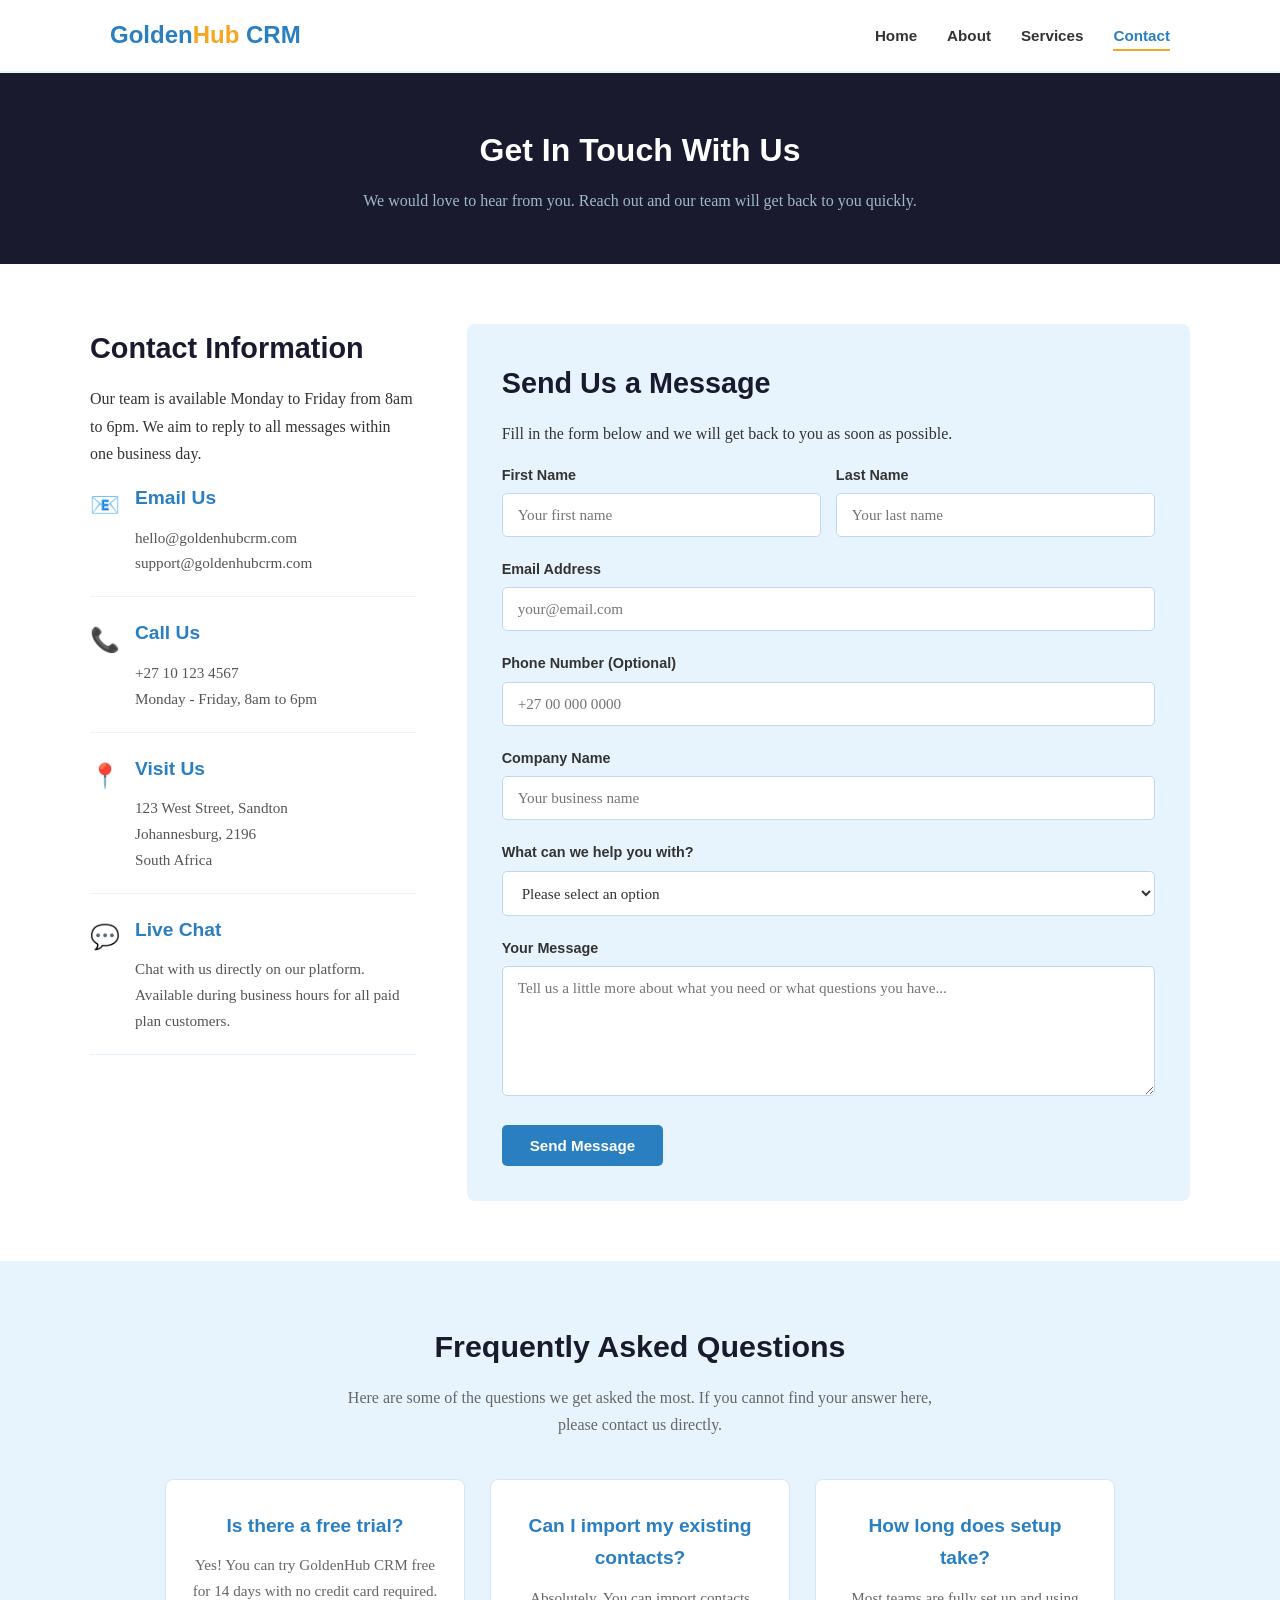
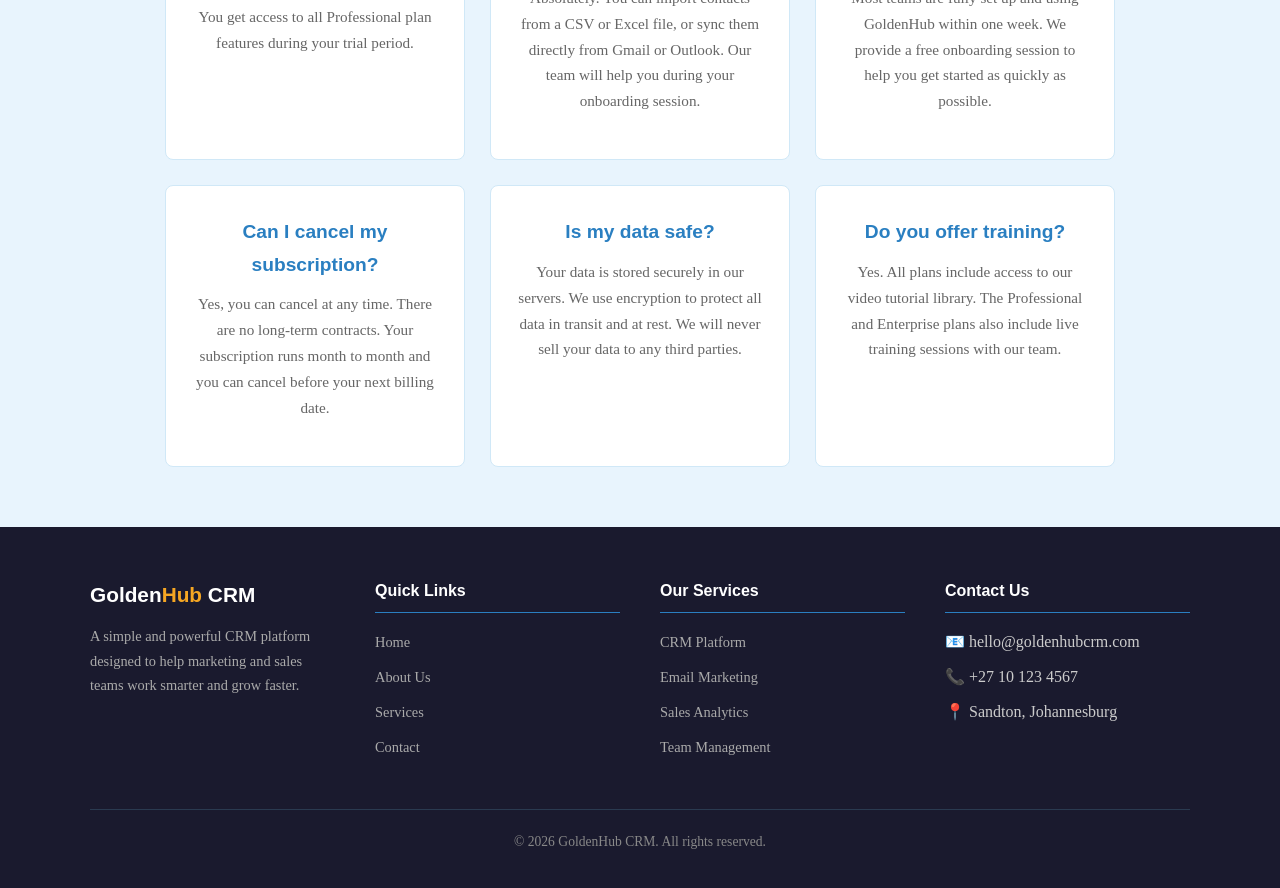
==== contact.html @ 7ae309d9 "Add files via upload Add GoldenHub CRM website files - HTML and CSS" ====
<!DOCTYPE html>
<html lang="en">
<head>
    <meta charset="UTF-8">
    <meta name="viewport" content="width=device-width, initial-scale=1.0">
    <meta name="description" content="Contact GoldenHub CRM - get in touch, book a demo, or ask a question.">
    <title>GoldenHub CRM - Contact Us</title>
    <link rel="stylesheet" href="css/styles.css">
</head>
<body>

    <!-- HEADER / NAVIGATION -->
    <header>
        <div class="nav-container">
            <div class="logo">Golden<span>Hub</span> CRM</div>
            <nav>
                <ul>
                    <li><a href="index.html">Home</a></li>
                    <li><a href="about.html">About</a></li>
                    <li><a href="services.html">Services</a></li>
                    <li><a href="contact.html" class="active">Contact</a></li>
                </ul>
            </nav>
        </div>
    </header>

    <!-- MAIN CONTENT -->
    <main>

        <!-- PAGE BANNER -->
        <section class="page-banner">
            <h1>Get In Touch With Us</h1>
            <p>We would love to hear from you. Reach out and our team will get back to you quickly.</p>
        </section>

        <!-- CONTACT SECTION -->
        <section>
            <div class="section-container">
                <div class="contact-layout">

                    <!-- Contact Information -->
                    <div class="contact-info">
                        <h2>Contact Information</h2>
                        <p>Our team is available Monday to Friday from 8am to 6pm. We aim to reply to all messages within one business day.</p>

                        <div class="contact-detail">
                            <div class="contact-detail-icon">📧</div>
                            <div>
                                <h3>Email Us</h3>
                                <p>hello@goldenhubcrm.com</p>
                                <p>support@goldenhubcrm.com</p>
                            </div>
                        </div>

                        <div class="contact-detail">
                            <div class="contact-detail-icon">📞</div>
                            <div>
                                <h3>Call Us</h3>
                                <p>+27 10 123 4567</p>
                                <p>Monday - Friday, 8am to 6pm</p>
                            </div>
                        </div>

                        <div class="contact-detail">
                            <div class="contact-detail-icon">📍</div>
                            <div>
                                <h3>Visit Us</h3>
                                <p>123 West Street, Sandton</p>
                                <p>Johannesburg, 2196</p>
                                <p>South Africa</p>
                            </div>
                        </div>

                        <div class="contact-detail">
                            <div class="contact-detail-icon">💬</div>
                            <div>
                                <h3>Live Chat</h3>
                                <p>Chat with us directly on our platform. Available during business hours for all paid plan customers.</p>
                            </div>
                        </div>
                    </div>

                    <!-- Contact Form -->
                    <div class="contact-form-wrapper">
                        <h2>Send Us a Message</h2>
                        <p>Fill in the form below and we will get back to you as soon as possible.</p>

                        <form action="#" method="post">

                            <div class="form-row">
                                <div class="form-group">
                                    <label for="first-name">First Name</label>
                                    <input type="text" id="first-name" name="first_name" placeholder="Your first name" required>
                                </div>
                                <div class="form-group">
                                    <label for="last-name">Last Name</label>
                                    <input type="text" id="last-name" name="last_name" placeholder="Your last name" required>
                                </div>
                            </div>

                            <div class="form-group">
                                <label for="email">Email Address</label>
                                <input type="email" id="email" name="email" placeholder="your@email.com" required>
                            </div>

                            <div class="form-group">
                                <label for="phone">Phone Number (Optional)</label>
                                <input type="tel" id="phone" name="phone" placeholder="+27 00 000 0000">
                            </div>

                            <div class="form-group">
                                <label for="company">Company Name</label>
                                <input type="text" id="company" name="company" placeholder="Your business name">
                            </div>

                            <div class="form-group">
                                <label for="reason">What can we help you with?</label>
                                <select id="reason" name="reason">
                                    <option value="">Please select an option</option>
                                    <option value="demo">I want to book a free demo</option>
                                    <option value="pricing">I have a question about pricing</option>
                                    <option value="support">I need help with the platform</option>
                                    <option value="partnership">I am interested in a partnership</option>
                                    <option value="other">Something else</option>
                                </select>
                            </div>

                            <div class="form-group">
                                <label for="message">Your Message</label>
                                <textarea id="message" name="message" placeholder="Tell us a little more about what you need or what questions you have..."></textarea>
                            </div>

                            <button type="submit" class="btn-primary">Send Message</button>

                        </form>
                    </div>

                </div>
            </div>
        </section>

        <!-- FAQ SECTION -->
        <section class="bg-light">
            <div class="section-container">
                <div class="section-title">
                    <h2>Frequently Asked Questions</h2>
                    <p>Here are some of the questions we get asked the most. If you cannot find your answer here, please contact us directly.</p>
                </div>
                <div class="cards-grid">
                    <div class="card">
                        <h3>Is there a free trial?</h3>
                        <p>Yes! You can try GoldenHub CRM free for 14 days with no credit card required. You get access to all Professional plan features during your trial period.</p>
                    </div>
                    <div class="card">
                        <h3>Can I import my existing contacts?</h3>
                        <p>Absolutely. You can import contacts from a CSV or Excel file, or sync them directly from Gmail or Outlook. Our team will help you during your onboarding session.</p>
                    </div>
                    <div class="card">
                        <h3>How long does setup take?</h3>
                        <p>Most teams are fully set up and using GoldenHub within one week. We provide a free onboarding session to help you get started as quickly as possible.</p>
                    </div>
                    <div class="card">
                        <h3>Can I cancel my subscription?</h3>
                        <p>Yes, you can cancel at any time. There are no long-term contracts. Your subscription runs month to month and you can cancel before your next billing date.</p>
                    </div>
                    <div class="card">
                        <h3>Is my data safe?</h3>
                        <p>Your data is stored securely in our servers. We use encryption to protect all data in transit and at rest. We will never sell your data to any third parties.</p>
                    </div>
                    <div class="card">
                        <h3>Do you offer training?</h3>
                        <p>Yes. All plans include access to our video tutorial library. The Professional and Enterprise plans also include live training sessions with our team.</p>
                    </div>
                </div>
            </div>
        </section>

    </main>

    <!-- FOOTER -->
    <footer>
        <div class="footer-container">
            <div class="footer-grid">
                <div class="footer-col">
                    <div class="footer-logo">Golden<span>Hub</span> CRM</div>
                    <p>A simple and powerful CRM platform designed to help marketing and sales teams work smarter and grow faster.</p>
                </div>
                <div class="footer-col">
                    <h4>Quick Links</h4>
                    <ul>
                        <li><a href="index.html">Home</a></li>
                        <li><a href="about.html">About Us</a></li>
                        <li><a href="services.html">Services</a></li>
                        <li><a href="contact.html">Contact</a></li>
                    </ul>
                </div>
                <div class="footer-col">
                    <h4>Our Services</h4>
                    <ul>
                        <li><a href="services.html">CRM Platform</a></li>
                        <li><a href="services.html">Email Marketing</a></li>
                        <li><a href="services.html">Sales Analytics</a></li>
                        <li><a href="services.html">Team Management</a></li>
                    </ul>
                </div>
                <div class="footer-col">
                    <h4>Contact Us</h4>
                    <ul>
                        <li>📧 hello@goldenhubcrm.com</li>
                        <li>📞 +27 10 123 4567</li>
                        <li>📍 Sandton, Johannesburg</li>
                    </ul>
                </div>
            </div>
            <div class="footer-bottom">
                <p>&copy; 2026 GoldenHub CRM. All rights reserved.</p>
            </div>
        </div>
    </footer>

</body>
</html>
---- css/styles.css ----
/* =============================================
   GoldenHub CRM - Main Stylesheet
   Author: Student Project
   ============================================= */

/* --- General Reset and Base Styles --- */
* {
    margin: 0;
    padding: 0;
    box-sizing: border-box;
}

body {
    font-family: Georgia, 'Times New Roman', serif;
    font-size: 16px;
    color: #333333;
    background-color: #ffffff;
    line-height: 1.7;
}

/* --- Color Variables used throughout --- */
/* Primary Blue:  #2a7fc1  */
/* Light Blue bg: #e8f4fd  */
/* Gold accent:   #f5a623  */
/* Dark text:     #333333  */
/* White:         #ffffff  */

/* --- Links --- */
a {
    text-decoration: none;
    color: #2a7fc1;
}

a:hover {
    color: #f5a623;
}

/* --- Headings --- */
h1, h2, h3 {
    font-family: Arial, Helvetica, sans-serif;
    color: #1a1a2e;
}

h1 {
    font-size: 2.2rem;
    margin-bottom: 15px;
}

h2 {
    font-size: 1.8rem;
    margin-bottom: 12px;
}

h3 {
    font-size: 1.2rem;
    margin-bottom: 10px;
}

p {
    margin-bottom: 15px;
}

/* =============================================
   HEADER AND NAVIGATION
   ============================================= */

header {
    background-color: #ffffff;
    border-bottom: 2px solid #e8f4fd;
    padding: 15px 0;
    position: sticky;
    top: 0;
    z-index: 100;
}

.nav-container {
    max-width: 1100px;
    margin: 0 auto;
    padding: 0 20px;
    display: flex;
    justify-content: space-between;
    align-items: center;
}

.logo {
    font-family: Arial, Helvetica, sans-serif;
    font-size: 1.5rem;
    font-weight: bold;
    color: #2a7fc1;
}

.logo span {
    color: #f5a623;
}

nav ul {
    list-style: none;
    display: flex;
    gap: 30px;
}

nav ul li a {
    font-family: Arial, Helvetica, sans-serif;
    font-size: 0.95rem;
    color: #333333;
    font-weight: bold;
    padding: 5px 0;
    border-bottom: 2px solid transparent;
}

nav ul li a:hover {
    color: #2a7fc1;
    border-bottom: 2px solid #f5a623;
}

/* Active page link style */
nav ul li a.active {
    color: #2a7fc1;
    border-bottom: 2px solid #f5a623;
}

/* =============================================
   BUTTONS
   ============================================= */

.btn-primary {
    display: inline-block;
    background-color: #2a7fc1;
    color: #ffffff;
    padding: 12px 28px;
    border-radius: 5px;
    font-family: Arial, Helvetica, sans-serif;
    font-size: 0.95rem;
    font-weight: bold;
    border: none;
    cursor: pointer;
}

.btn-primary:hover {
    background-color: #f5a623;
    color: #ffffff;
}

.btn-secondary {
    display: inline-block;
    background-color: transparent;
    color: #2a7fc1;
    padding: 12px 28px;
    border-radius: 5px;
    font-family: Arial, Helvetica, sans-serif;
    font-size: 0.95rem;
    font-weight: bold;
    border: 2px solid #2a7fc1;
}

.btn-secondary:hover {
    background-color: #2a7fc1;
    color: #ffffff;
}

/* =============================================
   HERO SECTION (Home page)
   ============================================= */

.hero {
    background-color: #e8f4fd;
    padding: 80px 20px;
    text-align: center;
}

.hero-content {
    max-width: 750px;
    margin: 0 auto;
}

.hero h1 {
    font-size: 2.6rem;
    color: #1a1a2e;
    margin-bottom: 20px;
}

.hero h1 span {
    color: #f5a623;
}

.hero p {
    font-size: 1.1rem;
    color: #555555;
    margin-bottom: 30px;
}

.hero-buttons {
    display: flex;
    gap: 15px;
    justify-content: center;
    flex-wrap: wrap;
}

/* =============================================
   SECTION STYLES (general reusable)
   ============================================= */

section {
    padding: 60px 20px;
}

.section-container {
    max-width: 1100px;
    margin: 0 auto;
}

.section-title {
    text-align: center;
    margin-bottom: 40px;
}

.section-title h2 {
    font-size: 1.9rem;
    color: #1a1a2e;
}

.section-title p {
    color: #666666;
    font-size: 1rem;
    max-width: 600px;
    margin: 10px auto 0;
}

/* Light blue background for alternating sections */
.bg-light {
    background-color: #e8f4fd;
}

/* =============================================
   FEATURES / CARDS SECTION (Home page)
   ============================================= */

.cards-grid {
    display: flex;
    gap: 25px;
    flex-wrap: wrap;
    justify-content: center;
}

.card {
    background-color: #ffffff;
    border: 1px solid #d0e8f7;
    border-radius: 8px;
    padding: 30px 25px;
    width: 300px;
    text-align: center;
}

.card-icon {
    font-size: 2.5rem;
    margin-bottom: 15px;
}

.card h3 {
    color: #2a7fc1;
    margin-bottom: 10px;
}

.card p {
    color: #666666;
    font-size: 0.95rem;
}

/* =============================================
   HOW IT WORKS SECTION (Home page)
   ============================================= */

.steps-grid {
    display: flex;
    gap: 20px;
    flex-wrap: wrap;
    justify-content: center;
    counter-reset: step-counter;
}

.step {
    width: 230px;
    text-align: center;
    padding: 20px;
}

.step-number {
    background-color: #2a7fc1;
    color: #ffffff;
    width: 45px;
    height: 45px;
    border-radius: 50%;
    display: flex;
    align-items: center;
    justify-content: center;
    font-family: Arial, Helvetica, sans-serif;
    font-weight: bold;
    font-size: 1.1rem;
    margin: 0 auto 15px;
}

.step h3 {
    color: #1a1a2e;
    margin-bottom: 8px;
}

.step p {
    color: #666666;
    font-size: 0.9rem;
}

/* =============================================
   TESTIMONIAL / STATS SECTION
   ============================================= */

.stats-row {
    display: flex;
    gap: 30px;
    justify-content: center;
    flex-wrap: wrap;
    text-align: center;
}

.stat-item {
    padding: 20px 30px;
}

.stat-number {
    font-family: Arial, Helvetica, sans-serif;
    font-size: 2.5rem;
    font-weight: bold;
    color: #f5a623;
}

.stat-label {
    font-size: 0.95rem;
    color: #555555;
    margin-top: 5px;
}

/* =============================================
   ABOUT PAGE STYLES
   ============================================= */

.about-intro {
    display: flex;
    gap: 40px;
    align-items: center;
    flex-wrap: wrap;
}

.about-text {
    flex: 1;
    min-width: 280px;
}

.about-image {
    flex: 1;
    min-width: 280px;
    background-color: #e8f4fd;
    border-radius: 8px;
    height: 280px;
    display: flex;
    align-items: center;
    justify-content: center;
    font-size: 5rem;
}

.team-grid {
    display: flex;
    gap: 25px;
    flex-wrap: wrap;
    justify-content: center;
}

.team-card {
    background-color: #ffffff;
    border: 1px solid #d0e8f7;
    border-radius: 8px;
    padding: 25px 20px;
    width: 220px;
    text-align: center;
}

.team-avatar {
    width: 80px;
    height: 80px;
    background-color: #2a7fc1;
    border-radius: 50%;
    margin: 0 auto 15px;
    display: flex;
    align-items: center;
    justify-content: center;
    font-size: 2rem;
    color: #ffffff;
}

.team-card h3 {
    color: #1a1a2e;
    font-size: 1rem;
}

.team-card p {
    color: #888888;
    font-size: 0.85rem;
    margin-bottom: 0;
}

.values-grid {
    display: flex;
    gap: 20px;
    flex-wrap: wrap;
    justify-content: center;
}

.value-item {
    background-color: #ffffff;
    border-left: 4px solid #f5a623;
    padding: 20px;
    width: 280px;
    border-radius: 0 8px 8px 0;
}

.value-item h3 {
    color: #2a7fc1;
    margin-bottom: 8px;
}

.value-item p {
    color: #666666;
    font-size: 0.9rem;
    margin-bottom: 0;
}

/* =============================================
   SERVICES PAGE STYLES
   ============================================= */

.services-grid {
    display: flex;
    gap: 25px;
    flex-wrap: wrap;
    justify-content: center;
}

.service-card {
    background-color: #ffffff;
    border: 1px solid #d0e8f7;
    border-radius: 8px;
    padding: 35px 25px;
    width: 320px;
    border-top: 4px solid #2a7fc1;
}

.service-card:hover {
    border-top-color: #f5a623;
}

.service-icon {
    font-size: 2.2rem;
    margin-bottom: 15px;
}

.service-card h3 {
    color: #1a1a2e;
    margin-bottom: 10px;
}

.service-card p {
    color: #666666;
    font-size: 0.9rem;
}

.service-card ul {
    list-style: none;
    margin-top: 15px;
}

.service-card ul li {
    padding: 5px 0;
    color: #555555;
    font-size: 0.9rem;
    border-bottom: 1px solid #f0f0f0;
}

.service-card ul li::before {
    content: "✓ ";
    color: #2a7fc1;
    font-weight: bold;
}

/* Pricing table */
.pricing-grid {
    display: flex;
    gap: 25px;
    flex-wrap: wrap;
    justify-content: center;
    align-items: flex-start;
}

.pricing-card {
    background-color: #ffffff;
    border: 1px solid #d0e8f7;
    border-radius: 8px;
    padding: 30px 25px;
    width: 280px;
    text-align: center;
}

.pricing-card.popular {
    border: 2px solid #2a7fc1;
    position: relative;
}

.popular-badge {
    background-color: #f5a623;
    color: #ffffff;
    font-family: Arial, Helvetica, sans-serif;
    font-size: 0.75rem;
    font-weight: bold;
    padding: 4px 12px;
    border-radius: 20px;
    position: absolute;
    top: -14px;
    left: 50%;
    transform: translateX(-50%);
    white-space: nowrap;
}

.pricing-card h3 {
    color: #1a1a2e;
    margin-bottom: 5px;
}

.price {
    font-family: Arial, Helvetica, sans-serif;
    font-size: 2.2rem;
    font-weight: bold;
    color: #2a7fc1;
    margin: 15px 0 5px;
}

.price-period {
    font-size: 0.85rem;
    color: #888888;
    margin-bottom: 20px;
}

.pricing-card ul {
    list-style: none;
    text-align: left;
    margin-bottom: 25px;
}

.pricing-card ul li {
    padding: 6px 0;
    font-size: 0.9rem;
    color: #555555;
    border-bottom: 1px solid #f5f5f5;
}

.pricing-card ul li::before {
    content: "✓ ";
    color: #2a7fc1;
}

/* =============================================
   CONTACT PAGE STYLES
   ============================================= */

.contact-layout {
    display: flex;
    gap: 50px;
    flex-wrap: wrap;
    align-items: flex-start;
}

.contact-info {
    flex: 1;
    min-width: 260px;
}

.contact-info h3 {
    color: #2a7fc1;
    margin-bottom: 10px;
}

.contact-detail {
    display: flex;
    gap: 15px;
    align-items: flex-start;
    margin-bottom: 20px;
    padding-bottom: 20px;
    border-bottom: 1px solid #e8f4fd;
}

.contact-detail-icon {
    font-size: 1.5rem;
    margin-top: 3px;
}

.contact-detail p {
    margin-bottom: 0;
    color: #555555;
    font-size: 0.95rem;
}

.contact-form-wrapper {
    flex: 2;
    min-width: 300px;
    background-color: #e8f4fd;
    padding: 35px;
    border-radius: 8px;
}

/* --- Form styles --- */
.form-group {
    margin-bottom: 20px;
}

.form-group label {
    display: block;
    font-family: Arial, Helvetica, sans-serif;
    font-size: 0.9rem;
    font-weight: bold;
    color: #333333;
    margin-bottom: 6px;
}

.form-group input,
.form-group select,
.form-group textarea {
    width: 100%;
    padding: 12px 15px;
    border: 1px solid #c0d8ef;
    border-radius: 5px;
    font-size: 0.95rem;
    font-family: Georgia, serif;
    color: #333333;
    background-color: #ffffff;
}

.form-group input:focus,
.form-group select:focus,
.form-group textarea:focus {
    outline: none;
    border-color: #2a7fc1;
}

.form-group textarea {
    height: 130px;
    resize: vertical;
}

.form-row {
    display: flex;
    gap: 15px;
    flex-wrap: wrap;
}

.form-row .form-group {
    flex: 1;
    min-width: 180px;
}

/* =============================================
   PAGE BANNER (used on inner pages)
   ============================================= */

.page-banner {
    background-color: #1a1a2e;
    color: #ffffff;
    padding: 50px 20px;
    text-align: center;
}

.page-banner h1 {
    color: #ffffff;
    font-size: 2rem;
    margin-bottom: 10px;
}

.page-banner p {
    color: #a0b8cc;
    font-size: 1rem;
    margin-bottom: 0;
}

/* =============================================
   FOOTER
   ============================================= */

footer {
    background-color: #1a1a2e;
    color: #cccccc;
    padding: 50px 20px 20px;
}

.footer-container {
    max-width: 1100px;
    margin: 0 auto;
}

.footer-grid {
    display: flex;
    gap: 40px;
    flex-wrap: wrap;
    margin-bottom: 40px;
}

.footer-col {
    flex: 1;
    min-width: 200px;
}

.footer-col h4 {
    color: #ffffff;
    font-family: Arial, Helvetica, sans-serif;
    font-size: 1rem;
    margin-bottom: 15px;
    padding-bottom: 8px;
    border-bottom: 1px solid #2a7fc1;
}

.footer-col p {
    font-size: 0.9rem;
    color: #aaaaaa;
    margin-bottom: 0;
}

.footer-col ul {
    list-style: none;
}

.footer-col ul li {
    margin-bottom: 8px;
}

.footer-col ul li a {
    color: #aaaaaa;
    font-size: 0.9rem;
}

.footer-col ul li a:hover {
    color: #f5a623;
}

.footer-logo {
    font-family: Arial, Helvetica, sans-serif;
    font-size: 1.3rem;
    font-weight: bold;
    color: #ffffff;
    margin-bottom: 12px;
}

.footer-logo span {
    color: #f5a623;
}

.footer-bottom {
    border-top: 1px solid #2a3a50;
    padding-top: 20px;
    text-align: center;
    font-size: 0.85rem;
    color: #888888;
}

/* =============================================
   RESPONSIVE - for smaller screens
   ============================================= */

@media (max-width: 768px) {

    .nav-container {
        flex-direction: column;
        gap: 15px;
    }

    nav ul {
        gap: 15px;
        flex-wrap: wrap;
        justify-content: center;
    }

    .hero h1 {
        font-size: 1.8rem;
    }

    .about-intro {
        flex-direction: column;
    }

    .contact-layout {
        flex-direction: column;
    }

    .footer-grid {
        flex-direction: column;
        gap: 25px;
    }

    .hero-buttons {
        flex-direction: column;
        align-items: center;
    }

    section {
        padding: 40px 15px;
    }
}

@media (max-width: 480px) {

    h1 {
        font-size: 1.6rem;
    }

    h2 {
        font-size: 1.4rem;
    }

    .card,
    .service-card,
    .pricing-card,
    .team-card {
        width: 100%;
    }

    .step {
        width: 100%;
    }
}
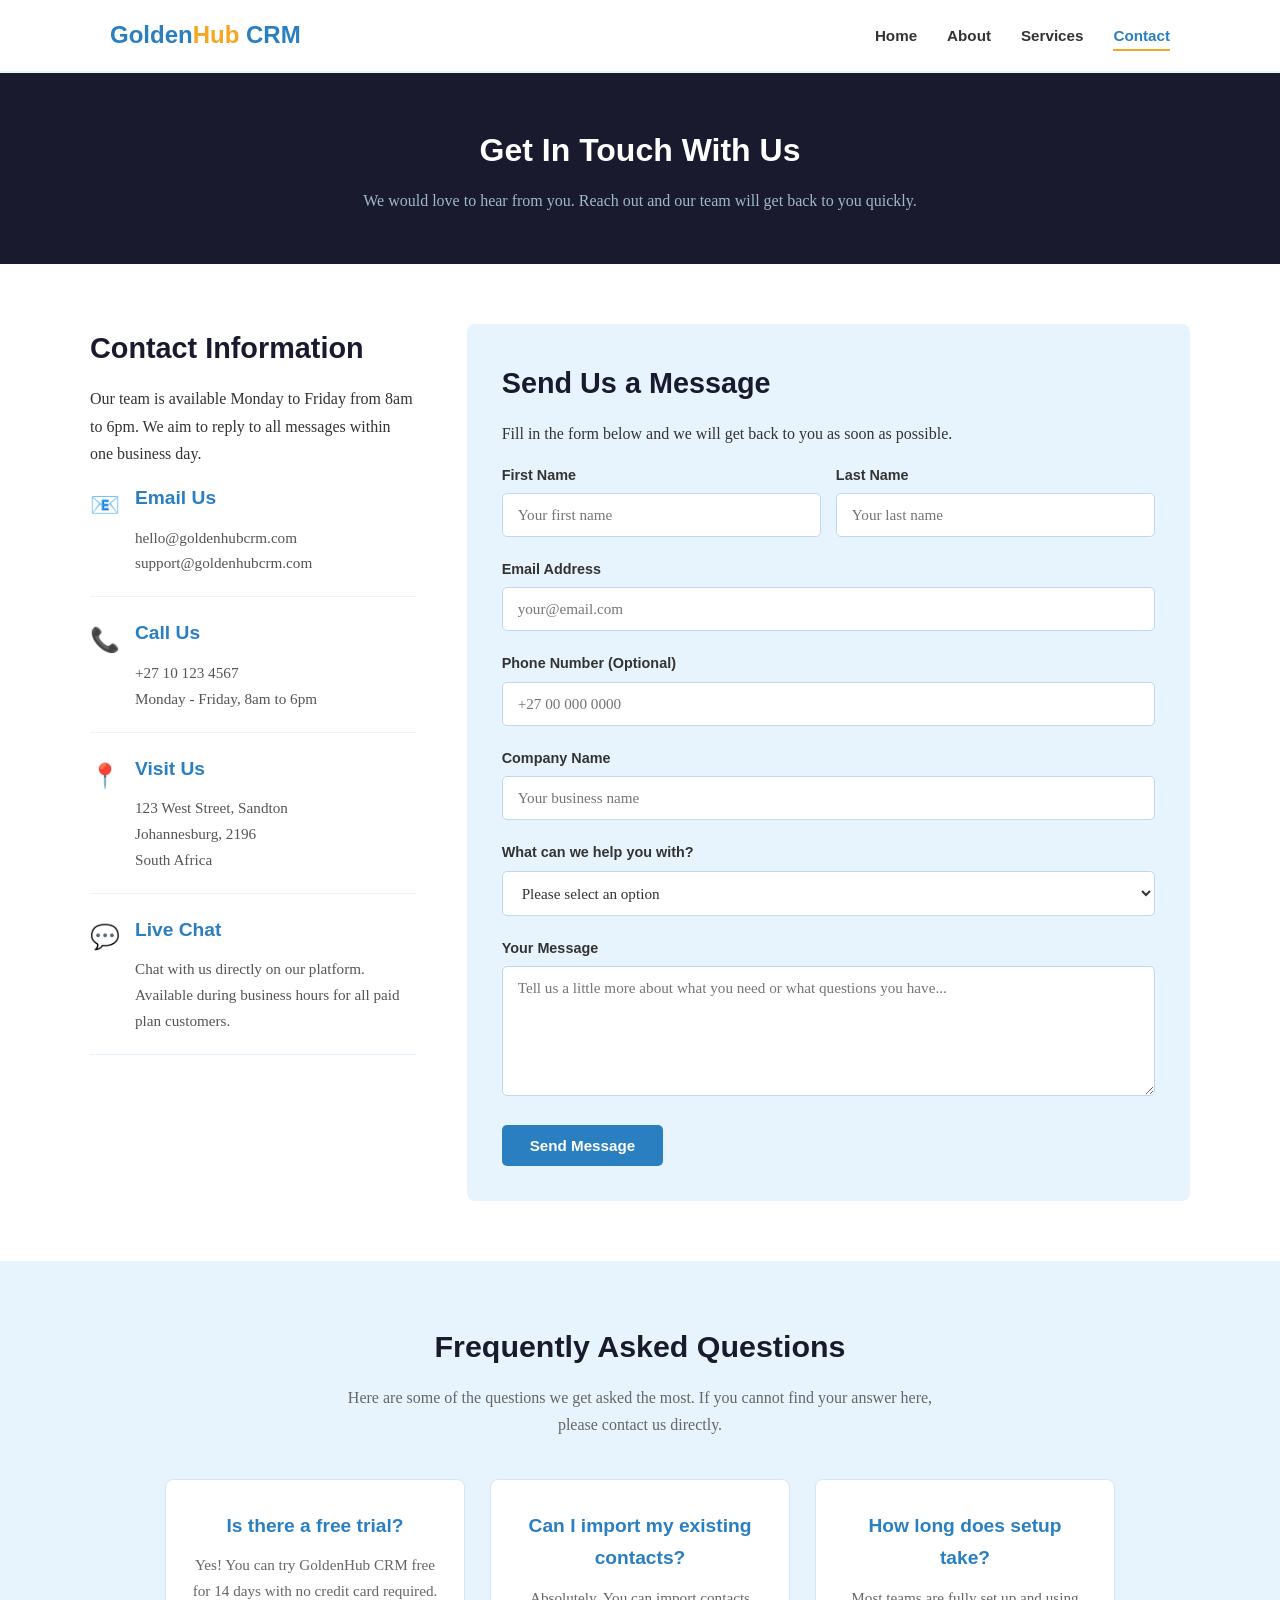
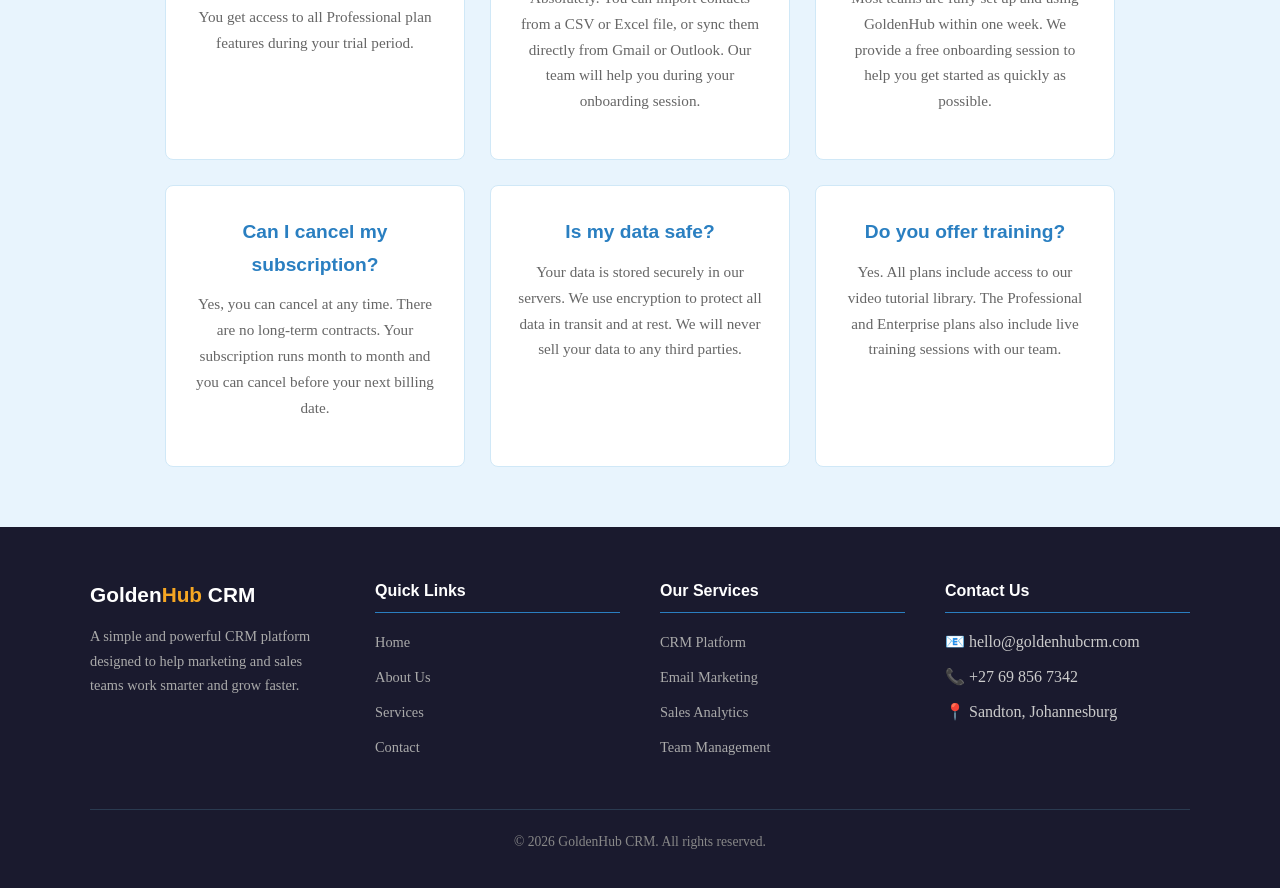
==== commit e454f06c: "Corrected the contact number mistyped contact number from the contact us and it didnt match ,update " ====
--- a/contact.html
+++ b/contact.html
@@ -207,7 +207,7 @@
                     <h4>Contact Us</h4>
                     <ul>
                         <li>📧 hello@goldenhubcrm.com</li>
-                        <li>📞 +27 10 123 4567</li>
+                        <li>📞 +27 69 856 7342</li>
                         <li>📍 Sandton, Johannesburg</li>
                     </ul>
                 </div>
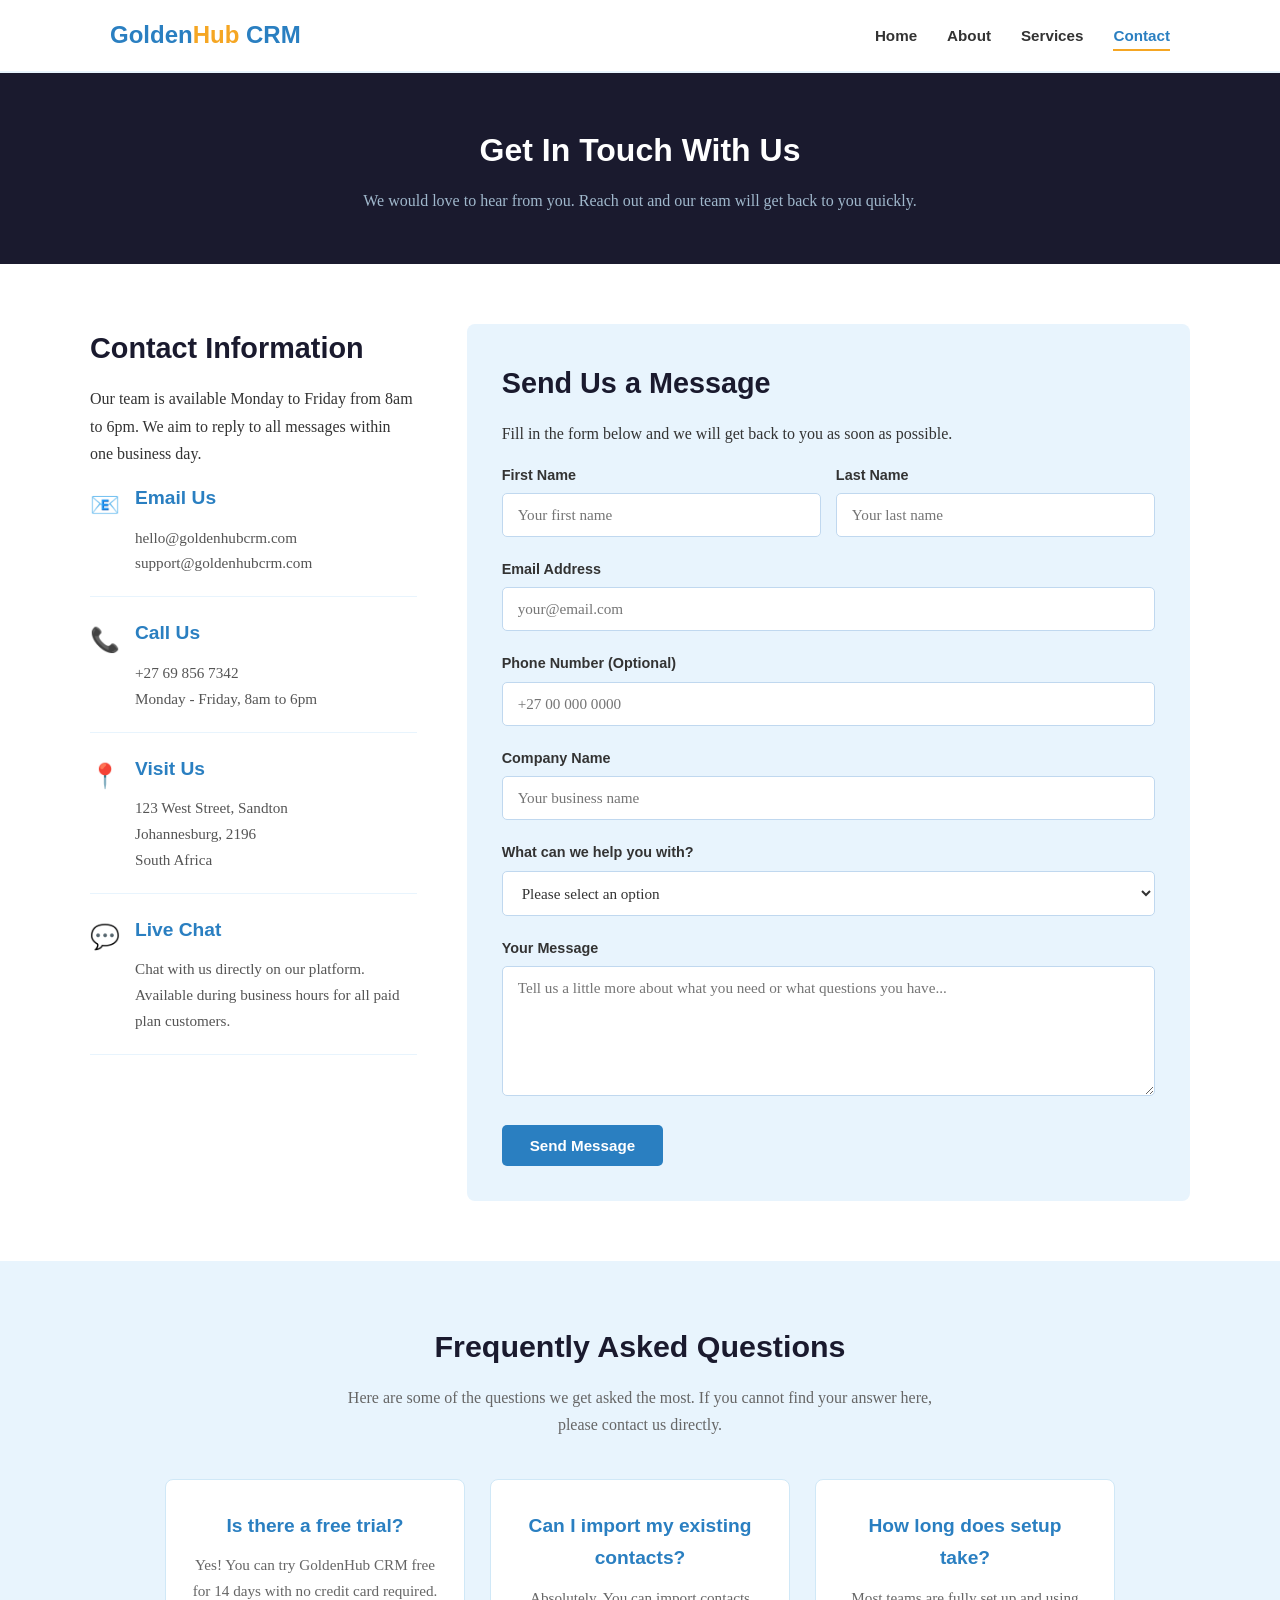
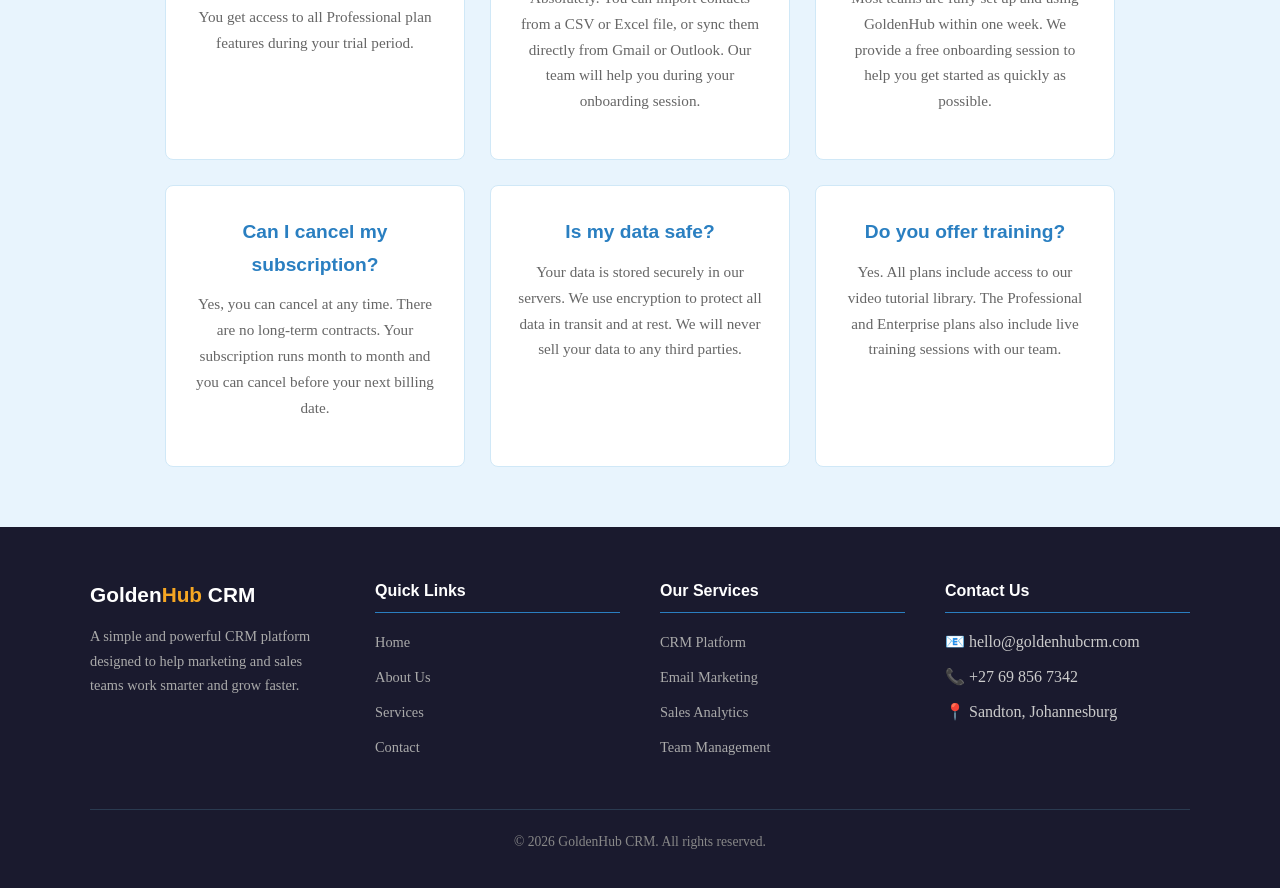
==== commit cdfd4db5: "Update contact phone number" ====
--- a/contact.html
+++ b/contact.html
@@ -56,7 +56,7 @@
                             <div class="contact-detail-icon">📞</div>
                             <div>
                                 <h3>Call Us</h3>
-                                <p>+27 10 123 4567</p>
+                                <p>+27 69 856 7342</p>
                                 <p>Monday - Friday, 8am to 6pm</p>
                             </div>
                         </div>
